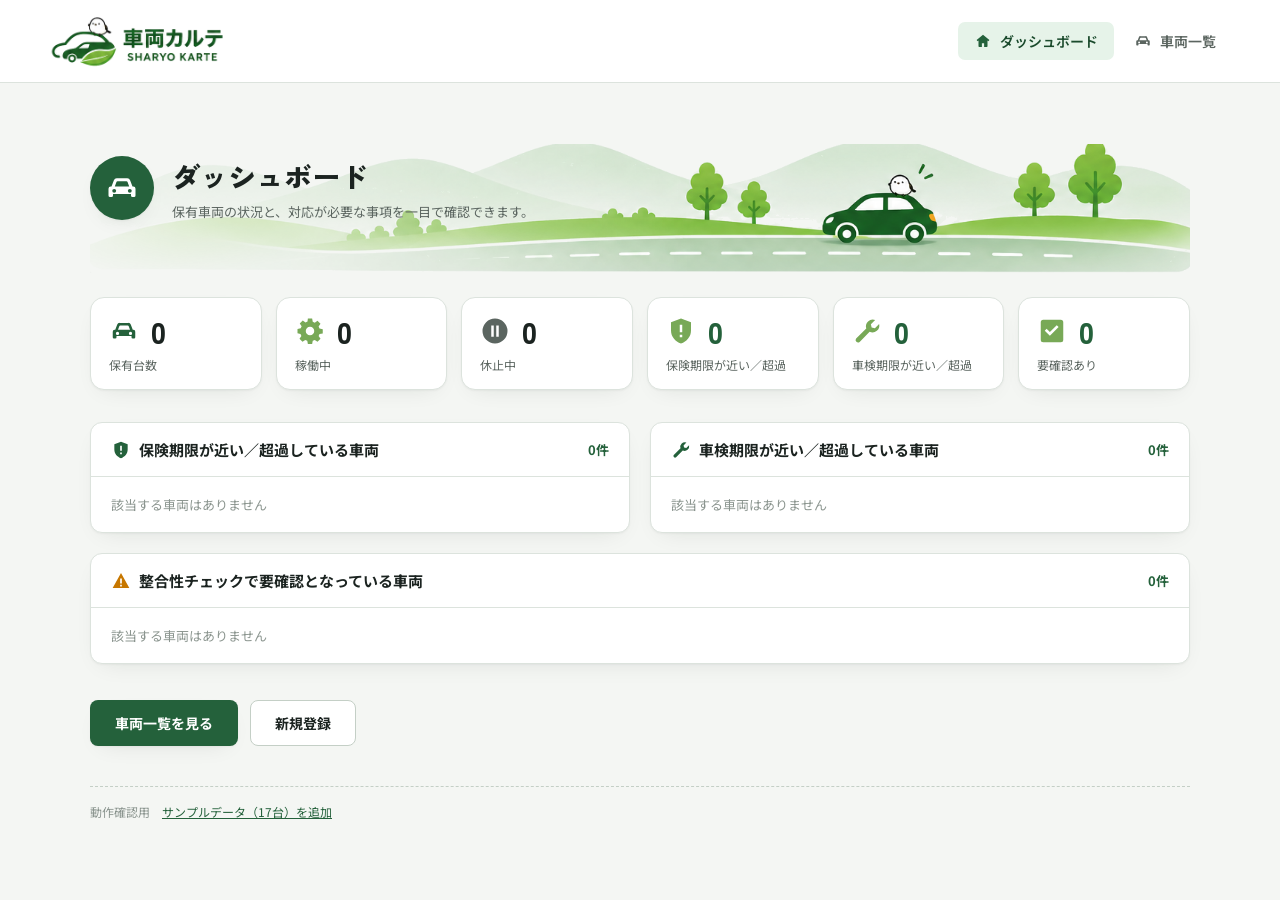
==== index.html @ fd45faa6 "画像の読み込みに版番号を付け、差し替え時に古い画像が残らないようにする Co-Authored-By: Claude Opus 5.5 <noreply@anthropic.com>" ====
<!DOCTYPE html>
<html lang="ja">
<head>
  <meta charset="UTF-8">
  <meta name="viewport" content="width=device-width, initial-scale=1.0">
  <title>車両カルテ</title>
  <link rel="icon" type="image/png" href="assets/favicon.png?v=2">
  <link rel="stylesheet" href="https://fonts.googleapis.com/css2?family=Zen+Kaku+Gothic+New:wght@700;900&family=Noto+Sans+JP:wght@400;500;600;700&family=JetBrains+Mono:wght@500;600&display=swap">
  <link rel="stylesheet" href="style.css">
</head>
<body>
  <!-- アイコン（<use href="#i-..."> で呼び出す） -->
  <svg class="icon-sprite" aria-hidden="true">
    <symbol id="i-home" viewBox="0 0 24 24"><path d="M12 3.5l8.5 7.2-1.3 1.5-1.2-1V19a1 1 0 0 1-1 1h-3.5v-5h-3v5H7a1 1 0 0 1-1-1v-7.8l-1.2 1-1.3-1.5z"/></symbol>
    <symbol id="i-car" viewBox="0 0 24 24"><path fill-rule="evenodd" d="M5 11l1.6-4.2A2 2 0 0 1 8.5 5.5h7a2 2 0 0 1 1.9 1.3L19 11h.5a1.5 1.5 0 0 1 1.5 1.5V17a1 1 0 0 1-1 1h-1a1 1 0 0 1-1-1v-1H6v1a1 1 0 0 1-1 1H4a1 1 0 0 1-1-1v-4.5A1.5 1.5 0 0 1 4.5 11zM7.2 11h9.6l-1.1-3a.8.8 0 0 0-.7-.5H9a.8.8 0 0 0-.7.5zM6.8 12.6a1.3 1.3 0 1 0 0 2.6a1.3 1.3 0 1 0 0-2.6zM17.2 12.6a1.3 1.3 0 1 0 0 2.6a1.3 1.3 0 1 0 0-2.6z"/></symbol>
    <symbol id="i-gear" viewBox="0 0 24 24"><path fill-rule="evenodd" d="M10.3 2h3.4l.5 2.6 1.6.7 2.2-1.5 2.4 2.4-1.5 2.2.7 1.6 2.6.5v3.4l-2.6.5-.7 1.6 1.5 2.2-2.4 2.4-2.2-1.5-1.6.7-.5 2.6h-3.4l-.5-2.6-1.6-.7-2.2 1.5-2.4-2.4 1.5-2.2-.7-1.6L2 13.7v-3.4l2.6-.5.7-1.6-1.5-2.2 2.4-2.4 2.2 1.5 1.6-.7zM12 8.6a3.4 3.4 0 1 0 0 6.8a3.4 3.4 0 1 0 0-6.8z"/></symbol>
    <symbol id="i-pause" viewBox="0 0 24 24"><path fill-rule="evenodd" d="M12 2a10 10 0 1 0 0 20a10 10 0 1 0 0-20zM9 7.5h2v9H9zM13 7.5h2v9h-2z"/></symbol>
    <symbol id="i-shield" viewBox="0 0 24 24"><path fill-rule="evenodd" d="M12 2l8 3v6.5c0 5-3.4 8.8-8 10.5-4.6-1.7-8-5.5-8-10.5V5zM11 7h2v6h-2zM11 15h2v2h-2z"/></symbol>
    <symbol id="i-wrench" viewBox="0 0 24 24"><path d="M21.7 6.3l-3.4 3.4-2.6-.6-.6-2.6 3.4-3.4a5.5 5.5 0 0 0-7.1 6.8L3.3 17.9a2 2 0 0 0 2.8 2.8l8-8.1a5.5 5.5 0 0 0 7.6-6.3z"/></symbol>
    <symbol id="i-check" viewBox="0 0 24 24"><path fill-rule="evenodd" d="M5 3h14a2 2 0 0 1 2 2v14a2 2 0 0 1-2 2H5a2 2 0 0 1-2-2V5a2 2 0 0 1 2-2zM10.3 15.8l7-7-1.5-1.5-5.5 5.5-2.6-2.6-1.5 1.5z"/></symbol>
    <symbol id="i-alert" viewBox="0 0 24 24"><path fill-rule="evenodd" d="M12 2.5l10 18H2zM11 9h2v6h-2zM11 16.5h2v2h-2z"/></symbol>
  </svg>

  <header class="app-header">
    <button type="button" class="brand" data-view="dashboard" title="ダッシュボードに戻る">
      <img class="brand-logo" src="assets/logo.png?v=2" alt="車両カルテ SHARYO KARTE" width="478" height="127">
    </button>
    <nav class="main-nav">
      <button type="button" class="nav-link" data-view="dashboard"><svg class="nav-icon" aria-hidden="true"><use href="#i-home"/></svg>ダッシュボード</button>
      <button type="button" class="nav-link" data-view="list"><svg class="nav-icon" aria-hidden="true"><use href="#i-car"/></svg>車両一覧</button>
    </nav>
  </header>

  <main>

    <!-- ダッシュボード -->
    <section id="view-dashboard" class="view">
      <div class="dash-head">
        <span class="dash-head-icon"><svg aria-hidden="true"><use href="#i-car"/></svg></span>
        <div>
          <h1>ダッシュボード</h1>
          <p class="view-note">保有車両の状況と、対応が必要な事項を一目で確認できます。</p>
        </div>
        <img class="dash-landscape" src="assets/header-banner.png?v=2" alt="" width="1455" height="166">
      </div>

      <!-- 入力途中の下書き（あるときだけ表示） -->
      <div class="draft-notice" id="draft-notice" hidden>
        <div class="draft-notice-head">入力途中の下書きがあります</div>
        <ul class="draft-list" id="draft-list"></ul>
      </div>

      <div class="summary-strip">
        <div class="summary-item"><svg class="summary-icon" aria-hidden="true"><use href="#i-car"/></svg><div class="num" id="sum-owned">0</div><div class="label">保有台数</div></div>
        <div class="summary-item is-active"><svg class="summary-icon" aria-hidden="true"><use href="#i-gear"/></svg><div class="num" id="sum-active">0</div><div class="label">稼働中</div></div>
        <div class="summary-item is-muted"><svg class="summary-icon" aria-hidden="true"><use href="#i-pause"/></svg><div class="num" id="sum-paused">0</div><div class="label">休止中</div></div>
        <div class="summary-item warn is-insurance"><svg class="summary-icon" aria-hidden="true"><use href="#i-shield"/></svg><div class="num" id="sum-insurance">0</div><div class="label">保険期限が近い／超過</div></div>
        <div class="summary-item warn"><svg class="summary-icon" aria-hidden="true"><use href="#i-wrench"/></svg><div class="num" id="sum-shaken">0</div><div class="label">車検期限が近い／超過</div></div>
        <div class="summary-item warn"><svg class="summary-icon" aria-hidden="true"><use id="sum-issues-icon" href="#i-alert"/></svg><div class="num" id="sum-issues">0</div><div class="label">要確認あり</div></div>
      </div>

      <div class="panels">
        <div class="panel">
          <div class="panel-head"><h2><svg class="panel-icon" aria-hidden="true"><use href="#i-shield"/></svg>保険期限が近い／超過している車両</h2><span class="count" id="insurance-count"></span></div>
          <ul class="item-list" id="insurance-list"></ul>
        </div>
        <div class="panel">
          <div class="panel-head"><h2><svg class="panel-icon" aria-hidden="true"><use href="#i-wrench"/></svg>車検期限が近い／超過している車両</h2><span class="count" id="shaken-count"></span></div>
          <ul class="item-list" id="shaken-list"></ul>
        </div>
      </div>

      <div class="panel panel-wide">
        <div class="panel-head"><h2><svg class="panel-icon is-warn" aria-hidden="true"><use href="#i-alert"/></svg>整合性チェックで要確認となっている車両</h2><span class="count" id="issues-count"></span></div>
        <ul class="item-list" id="issues-list"></ul>
      </div>

      <div class="view-actions">
        <button type="button" class="btn btn-primary" data-view="list">車両一覧を見る</button>
        <button type="button" class="btn btn-secondary" data-view="form" data-mode="new">新規登録</button>
      </div>

      <!-- 動作確認用（本番運用時は sample-data.js とあわせて外す） -->
      <div class="dev-tools">
        <span>動作確認用</span>
        <button type="button" class="btn-link" id="add-sample">サンプルデータ（17台）を追加</button>
      </div>
    </section>

    <!-- 車両一覧 -->
    <section id="view-list" class="view" hidden>
      <div class="page-head">
        <h1>車両一覧</h1>
        <button type="button" class="btn btn-primary" data-view="form" data-mode="new">＋ 新規登録</button>
      </div>

      <div class="filter-bar">
        <select id="filter-dept">
          <option value="">部署：すべて</option>
          <option>総務部</option>
          <option>営業部</option>
          <option>工事第一課</option>
          <option>工事第二課</option>
          <option>運行管理部</option>
        </select>
        <select id="filter-usage">
          <option value="">用途：すべて</option>
        </select>
        <select id="filter-status">
          <option value="">稼働状態：すべて</option>
          <option>稼働中</option>
          <option>休止中</option>
          <option>売却済</option>
          <option>廃車</option>
          <option value="登録取消">登録取消（通常は非表示）</option>
        </select>
        <select id="filter-ownership">
          <option value="">所有／リース：すべて</option>
          <option>所有</option>
          <option>リース</option>
        </select>
        <input type="text" id="filter-keyword" placeholder="フリーワード検索（車両ID・車種・ナンバーなど）">
      </div>

      <p class="result-count" id="list-result-count"></p>

      <div class="table-wrap">
        <table>
          <thead>
            <tr>
              <th>車両ID</th><th>車種</th><th>ナンバー</th><th>使用部署</th><th>用途</th><th>稼働状態</th><th>要確認</th>
            </tr>
          </thead>
          <tbody id="vehicle-table-body"></tbody>
        </table>
      </div>
    </section>

    <!-- 車両詳細（車両カルテ） -->
    <section id="view-detail" class="view" hidden>
      <div class="card-head">
        <div class="card-head-top">
          <div>
            <div class="vehicle-id" id="detail-id"></div>
            <div class="vehicle-name" id="detail-model"></div>
            <div class="vehicle-meta" id="detail-meta"></div>
          </div>
          <span class="status-pill" id="detail-status"></span>
        </div>
        <!-- 要確認警告（整合性チェックはステップ6で実装） -->
        <div class="warn-banner" id="detail-warning" hidden>
          <span class="icon">!</span>
          <div class="text" id="detail-warning-text"></div>
        </div>
        <!-- 登録を取り消した車両の表示 -->
        <div class="warn-banner is-neutral" id="detail-cancelled" hidden>
          <span class="icon">×</span>
          <div class="text">
            <strong>この登録は取り消されています</strong>
            <div id="detail-cancelled-detail"></div>
            <button type="button" class="btn-link warn-action" id="detail-restore">取り消しを元に戻す</button>
          </div>
        </div>
      </div>

      <div class="tabs">
        <div class="tab-bar" role="tablist">
          <button type="button" class="tab-button" role="tab" data-tab="basic">基本情報</button>
          <button type="button" class="tab-button" role="tab" data-tab="own">所有／リース</button>
          <button type="button" class="tab-button" role="tab" data-tab="insurance">保険</button>
          <button type="button" class="tab-button" role="tab" data-tab="history">変更履歴</button>
        </div>
        <div class="tab-panel" id="panel-basic" role="tabpanel">
          <dl class="field-grid" id="detail-basic"></dl>
        </div>
        <div class="tab-panel" id="panel-own" role="tabpanel" hidden>
          <dl class="field-grid" id="detail-own"></dl>
        </div>
        <div class="tab-panel" id="panel-insurance" role="tabpanel" hidden>
          <dl class="field-grid" id="detail-insurance"></dl>
        </div>
        <div class="tab-panel" id="panel-history" role="tabpanel" hidden>
          <p class="history-count" id="history-count"></p>
          <ul class="history-list" id="history-list"></ul>
        </div>
      </div>

      <div class="view-actions">
        <button type="button" class="btn btn-primary" data-view="form" data-mode="edit" id="detail-edit">編集する</button>
        <button type="button" class="btn btn-secondary" data-view="list">一覧に戻る</button>
        <button type="button" class="btn-link detail-cancel-link" id="detail-cancel">この登録を取り消す</button>
      </div>
    </section>

    <!-- 登録・編集フォーム -->
    <section id="view-form" class="view" hidden>
      <h1>登録・編集フォーム</h1>

      <form id="vehicle-form" novalidate>
        <fieldset>
          <legend>基本情報</legend>
          <div class="field-row">
            <label for="field-id">社内車両ID</label>
            <div>
              <input type="text" id="field-id" name="id">
              <p class="field-hint">全社通しの連番（例：V-001）で自動採番します。登録したあとは、部署異動があってもIDは変わりません。</p>
            </div>
          </div>
          <div class="field-row">
            <label for="field-model">車種</label>
            <input type="text" id="field-model" name="model" placeholder="例：いすゞ エルフ">
          </div>
          <div class="field-row">
            <label for="field-plate">ナンバー</label>
            <input type="text" id="field-plate" name="plate" placeholder="例：札幌100 あ 12-34">
          </div>
          <div class="field-row">
            <label for="field-dept">使用部署</label>
            <select id="field-dept" name="dept">
              <option>総務部</option>
              <option>営業部</option>
              <option>工事第一課</option>
              <option>工事第二課</option>
              <option>運行管理部</option>
            </select>
          </div>
          <div class="field-row">
            <label for="field-usage">用途</label>
            <input type="text" id="field-usage" name="usage" placeholder="例：資材配送">
          </div>
          <div class="field-row">
            <label for="field-status">稼働状態</label>
            <select id="field-status" name="status">
              <option>稼働中</option>
              <option>休止中</option>
              <option>売却済</option>
              <option>廃車</option>
            </select>
          </div>
          <!-- 売却済・廃車のときだけ表示 -->
          <div class="conditional-fields" id="disposal-fields" hidden>
            <div class="field-row">
              <label for="field-disposal-date" id="label-disposal-date">売却日</label>
              <input type="date" id="field-disposal-date" name="disposalDate">
            </div>
            <div class="field-row">
              <label for="field-disposal-partner" id="label-disposal-partner">売却先</label>
              <input type="text" id="field-disposal-partner" name="disposalPartner" placeholder="例：北斗オートセンター株式会社">
            </div>
            <div class="field-row" id="row-disposal-amount">
              <label for="field-disposal-amount">売却金額（円）</label>
              <input type="number" id="field-disposal-amount" name="disposalAmount" min="0" step="1" placeholder="例：350000">
            </div>
            <div class="field-row">
              <label for="field-disposal-note">理由・メモ</label>
              <input type="text" id="field-disposal-note" name="disposalNote" placeholder="例：車両入替のため下取り">
            </div>
          </div>
          <div class="field-row">
            <label for="field-shaken">車検満了日</label>
            <input type="date" id="field-shaken" name="shakenExpiresAt">
          </div>
        </fieldset>

        <fieldset>
          <legend>所有／リース</legend>
          <div class="field-row">
            <label>区分</label>
            <div class="radio-group">
              <label><input type="radio" name="ownership" id="ownership-owned" checked> 所有</label>
              <label><input type="radio" name="ownership" id="ownership-lease"> リース</label>
            </div>
          </div>
          <div class="conditional-fields" id="owned-fields">
            <div class="field-row">
              <label for="field-purchase-date">購入日</label>
              <input type="date" id="field-purchase-date" name="purchaseDate">
            </div>
          </div>
          <div class="conditional-fields" id="lease-fields" hidden>
            <div class="field-row">
              <label for="field-lease-start">リース開始日</label>
              <input type="date" id="field-lease-start" name="leaseStart">
            </div>
            <div class="field-row">
              <label for="field-lease-end">リース終了日</label>
              <input type="date" id="field-lease-end" name="leaseEnd">
            </div>
          </div>
        </fieldset>

        <fieldset>
          <legend>保険情報</legend>
          <div class="field-row">
            <label><input type="checkbox" id="field-has-insurance" checked> 保険契約あり</label>
          </div>
          <div class="conditional-fields" id="insurance-fields">
            <div class="field-row">
              <label for="field-insurance-company">保険会社</label>
              <select id="field-insurance-company" name="insuranceCompany">
                <option>シマエナガ損害保険株式会社</option>
                <option>丹頂総合保険株式会社</option>
                <option>美唄PIPA保険サービス</option>
              </select>
            </div>
            <div class="field-row">
              <label for="field-insurance-start">契約期間（開始）</label>
              <input type="date" id="field-insurance-start" name="insuranceStart">
            </div>
            <div class="field-row">
              <label for="field-insurance-end">契約期間（終了）</label>
              <input type="date" id="field-insurance-end" name="insuranceEnd">
            </div>
            <div class="field-row">
              <label for="field-premium-cycle">保険料の支払方法</label>
              <select id="field-premium-cycle" name="premiumCycle">
                <option>年払い</option>
                <option>月払い</option>
              </select>
            </div>
            <div class="field-row">
              <label for="field-insurance-premium">保険料（1回あたり・円）</label>
              <input type="number" id="field-insurance-premium" name="insurancePremium" min="0" step="1" placeholder="例：86400">
            </div>
          </div>
        </fieldset>

        <fieldset>
          <legend>操作者情報</legend>
          <div class="field-row">
            <label for="field-editor-dept">操作者の部署</label>
            <select id="field-editor-dept" name="editorDept">
              <option>総務部</option>
              <option>営業部</option>
              <option>工事第一課</option>
              <option>工事第二課</option>
              <option>運行管理部</option>
            </select>
          </div>
          <div class="field-row">
            <label for="field-editor-name">操作者名</label>
            <input type="text" id="field-editor-name" name="editorName" placeholder="例：田中">
          </div>
        </fieldset>

        <p id="form-error" class="form-error" hidden></p>

        <div class="view-actions">
          <button type="button" class="btn btn-secondary" id="form-cancel">キャンセル</button>
          <button type="button" class="btn btn-secondary" id="form-save-draft">下書き保存して閉じる</button>
          <button type="submit" class="btn btn-primary">保存</button>
        </div>
      </form>
    </section>

  </main>

  <!-- 1日1回の要確認アラート -->
  <dialog id="issue-alert" class="issue-alert">
    <h2>要確認の車両があります</h2>
    <p class="view-note">以下の車両に確認が必要な項目があります。車両を選ぶと詳細を開きます。</p>
    <ul class="issue-alert-list" id="issue-alert-list"></ul>
    <div class="view-actions">
      <button type="button" class="btn btn-secondary" id="issue-alert-close">閉じる</button>
    </div>
  </dialog>

  <!-- 操作結果のお知らせ（数秒で消える） -->
  <div class="toast" id="toast" role="status" hidden></div>

  <!-- 保存時の重複警告（選択肢つき） -->
  <dialog id="choice-dialog" class="issue-alert">
    <h2 id="choice-title"></h2>
    <p class="choice-message" id="choice-message"></p>
    <div class="view-actions choice-actions" id="choice-actions"></div>
  </dialog>

  <!-- 重複登録の統合 -->
  <dialog id="merge-dialog" class="issue-alert merge-dialog">
    <h2>重複登録の統合</h2>
    <p class="view-note">同じナンバーで登録されている2台を1台にまとめます。残す車両を選んでください。もう一方の車両IDは欠番になり、変更履歴は残す車両に引き継がれます。</p>
    <div class="merge-options" id="merge-options"></div>
    <div id="merge-diffs"></div>
    <div class="merge-editor">
      <select id="merge-editor-dept"></select>
      <input type="text" id="merge-editor-name" placeholder="操作者名（例：田中）">
    </div>
    <p class="form-error" id="merge-error" hidden></p>
    <div class="view-actions">
      <button type="button" class="btn btn-secondary" id="merge-cancel">キャンセル</button>
      <button type="button" class="btn btn-primary" id="merge-submit">統合する</button>
    </div>
  </dialog>

  <!-- 登録の取り消し／元に戻す -->
  <dialog id="cancel-dialog" class="issue-alert">
    <h2 id="cancel-title">登録の取り消し</h2>
    <p class="view-note" id="cancel-note"></p>
    <div class="cancel-reason">
      <label for="cancel-reason" id="cancel-reason-label">取り消す理由</label>
      <input type="text" id="cancel-reason">
    </div>
    <div class="merge-editor">
      <select id="cancel-editor-dept"></select>
      <input type="text" id="cancel-editor-name" placeholder="操作者名（例：田中）">
    </div>
    <p class="form-error" id="cancel-error" hidden></p>
    <div class="view-actions">
      <button type="button" class="btn btn-secondary" id="cancel-close">キャンセル</button>
      <button type="button" class="btn btn-primary" id="cancel-submit">取り消す</button>
    </div>
  </dialog>
  <script src="data.js"></script>
  <script src="sample-data.js"></script>
  <script src="app.js"></script>
</body>
</html>
---- style.css ----
/* 車両カルテ スタイル */

:root{
  --bg:#F4F6F3;
  --surface:#FFFFFF;
  --surface-2:#EDF1EC;
  --ink:#1B2320;
  --ink-muted:#5B6560;
  --ink-faint:#8B958F;
  /* ブランドデザインシートのカラーパレット：メイン #24613B／サブ #78A957／背景 #E6F3E9／注意 #E68A00／警告 #D64545 */
  --accent:#24613B;
  --accent-strong:#1A4A2C;
  --accent-soft:#E6F3E9;
  --warning:#C77700;
  --warning-soft:#FBEEDA;
  --warning-border:#EAD3A6;
  --border:#DCE3DD;
  --border-strong:#C4CFC6;
  --leaf:#78A957;
  --caution:#E68A00;
  --danger:#D64545;
  --danger-soft:#FBE4DF;
  --shadow: 0 1px 2px rgba(20,30,24,0.04), 0 8px 24px -12px rgba(20,30,24,0.12);
}

*{ box-sizing:border-box; }

body{
  margin:0;
  background:var(--bg);
  color:var(--ink);
  font-family:"Noto Sans JP", -apple-system, BlinkMacSystemFont, sans-serif;
}

/* ヘッダー・共通ナビ */
.app-header{
  display:flex;
  align-items:center;
  justify-content:space-between;
  padding:18px 48px;
  background:var(--surface);
  border-bottom:1px solid var(--border);
}
.icon-sprite{ position:absolute; width:0; height:0; overflow:hidden; }
.brand{ display:flex; align-items:center; gap:10px; font:inherit; text-align:left; background:none; border:none; padding:0; cursor:pointer; }
.brand-logo{ display:block; width:auto; height:58px; margin:-6px 0; }
.brand:focus-visible{ outline:2px solid var(--accent); outline-offset:4px; border-radius:4px; }
.main-nav{ display:flex; gap:4px; }
.nav-link{
  display:inline-flex;
  align-items:center;
  gap:8px;
  font:inherit;
  font-size:14px;
  font-weight:600;
  color:var(--ink-muted);
  background:none;
  border:none;
  padding:9px 16px;
  border-radius:7px;
  cursor:pointer;
}
.nav-link:hover{ background:var(--surface-2); color:var(--ink); }
.nav-link.is-current{ background:var(--accent-soft); color:var(--accent-strong); }
.nav-icon{ width:18px; height:18px; fill:currentColor; }
.nav-link.is-current .nav-icon{ fill:var(--accent); }

/* 各画面（view） */
main{ padding:40px 32px 64px; }
.view{ max-width:900px; margin:0 auto; }
.view h1{
  font-family:"Zen Kaku Gothic New", sans-serif;
  font-size:24px;
  font-weight:900;
  margin:0 0 12px;
}
.view-note{ font-size:13px; color:var(--ink-muted); margin:0 0 24px; }

.page-head{ display:flex; align-items:center; justify-content:space-between; margin-bottom:20px; }
.page-head h1{ margin:0; }

.view-actions{ display:flex; gap:12px; }
.btn{
  display:inline-flex;
  align-items:center;
  gap:8px;
  padding:12px 24px;
  border-radius:8px;
  font:inherit;
  font-size:14px;
  font-weight:700;
  border:1px solid transparent;
  cursor:pointer;
}
.btn-primary{ background:var(--accent); color:#fff; box-shadow:var(--shadow); }
.btn-secondary{ background:var(--surface); color:var(--ink); border-color:var(--border-strong); }

/* 登録・編集フォーム */
#vehicle-form{ background:var(--surface); border:1px solid var(--border); border-radius:12px; box-shadow:var(--shadow); overflow:hidden; }
#vehicle-form fieldset{ border:0; margin:0; padding:22px 26px; border-bottom:1px solid var(--border); }
#vehicle-form fieldset:last-of-type{ border-bottom:none; }
#vehicle-form legend{ font-size:12px; font-weight:700; color:var(--accent-strong); letter-spacing:.04em; padding:0 0 14px; }

.field-row{ display:grid; grid-template-columns:160px 1fr; align-items:center; gap:16px; margin-bottom:14px; }
.field-row:last-child{ margin-bottom:0; }
.field-row label{ font-size:13px; color:var(--ink-muted); }
.field-row input[type="text"], .field-row input[type="date"], .field-row input[type="number"], .field-row select{
  font:inherit; font-size:13px; padding:10px 12px; border:1px solid var(--border-strong);
  border-radius:7px; background:var(--surface); color:var(--ink); width:100%;
}
.field-row input[readonly]{ background:var(--surface-2); color:var(--ink-muted); }

.radio-group{ display:flex; gap:18px; }
.radio-group label{ display:flex; align-items:center; gap:6px; font-size:13px; color:var(--ink); cursor:pointer; }

.conditional-fields{ margin-top:14px; padding-top:14px; border-top:1px dashed var(--border-strong); }

.form-error{ margin:18px 26px 0; padding:12px 16px; background:var(--warning-soft); border:1px solid var(--warning-border); color:var(--warning); border-radius:8px; font-size:13px; }

#vehicle-form .view-actions{ padding:20px 26px; background:var(--surface-2); }

/* 車両一覧：絞り込みバー */
.filter-bar{
  display:flex; flex-wrap:wrap; gap:10px; align-items:center;
  background:var(--surface); border:1px solid var(--border); border-radius:12px;
  padding:14px 16px; margin-bottom:16px; box-shadow:var(--shadow);
}
.filter-bar select, .filter-bar input[type="text"]{
  font:inherit; font-size:13px; padding:9px 12px; border:1px solid var(--border-strong);
  border-radius:7px; background:var(--surface); color:var(--ink);
}
.filter-bar input[type="text"]{ flex:1; min-width:200px; }
.result-count{ font-size:12px; color:var(--ink-faint); margin:0 0 10px; }

/* 車両一覧：テーブル */
.table-wrap{ overflow-x:auto; }
table{ width:100%; border-collapse:collapse; background:var(--surface); border:1px solid var(--border); border-radius:12px; overflow:hidden; box-shadow:var(--shadow); }
thead th{ text-align:left; font-size:12px; font-weight:700; color:var(--ink-muted); background:var(--surface-2); padding:11px 14px; border-bottom:1px solid var(--border); white-space:nowrap; }
tbody td{ padding:12px 14px; font-size:13px; border-bottom:1px solid var(--border); }
tbody tr:last-child td{ border-bottom:none; }
tbody tr{ cursor:pointer; }
tbody tr:hover td{ background:var(--surface-2); }
.id-cell{ font-family:"JetBrains Mono", monospace; font-size:12px; color:var(--ink-faint); }
.status-pill{ display:inline-block; font-size:11px; font-weight:600; padding:3px 10px; border-radius:999px; }
.status-active{ background:var(--accent-soft); color:var(--accent-strong); }
.status-paused{ background:var(--surface-2); color:var(--ink-muted); border:1px solid var(--border-strong); }
.status-sold{ background:var(--warning-soft); color:var(--warning); }
.status-cancelled{ background:var(--surface); color:var(--ink-faint); border:1px dashed var(--border-strong); }
.flag-cell{ text-align:center; }
.col-plate{ white-space:nowrap; }

/* 車両詳細：ヘッダー部 */
.card-head{ background:var(--surface); border:1px solid var(--border); border-radius:12px; box-shadow:var(--shadow); padding:24px 28px; margin-bottom:20px; }
.card-head-top{ display:flex; align-items:center; justify-content:space-between; gap:16px; }
.vehicle-id{ font-family:"JetBrains Mono", monospace; font-size:12px; color:var(--ink-faint); letter-spacing:.06em; }
.vehicle-name{ font-family:"Zen Kaku Gothic New", sans-serif; font-size:24px; font-weight:900; margin:6px 0 8px; }
.vehicle-meta{ font-size:13px; color:var(--ink-muted); }
.card-head .status-pill{ font-size:12px; font-weight:700; padding:5px 14px; }

/* 車両詳細：要確認警告 */
.warn-banner{ display:flex; gap:14px; align-items:flex-start; background:var(--warning-soft); border:1px solid var(--warning-border); border-radius:10px; padding:16px 18px; margin-top:18px; }
.warn-banner[hidden]{ display:none; }
.warn-banner.is-neutral{ background:var(--surface-2); border-color:var(--border-strong); }
.warn-banner.is-neutral .icon{ background:var(--ink-muted); }
.warn-banner.is-neutral .text{ color:var(--ink); }
.warn-banner.is-neutral .warn-action{ margin-left:0; margin-top:6px; color:var(--accent); }
.warn-banner .icon{ flex-shrink:0; width:26px; height:26px; border-radius:8px; background:var(--warning); color:#fff; display:flex; align-items:center; justify-content:center; font-size:13px; font-weight:700; }
.warn-banner .text{ font-size:13px; line-height:1.7; color:#6B4A0E; }
.warn-banner .text strong{ display:block; margin-bottom:2px; }

/* 車両詳細：タブ */
.tabs{ background:var(--surface); border:1px solid var(--border); border-radius:12px; box-shadow:var(--shadow); overflow:hidden; margin-bottom:22px; }
.tab-bar{ display:flex; border-bottom:1px solid var(--border); background:var(--surface-2); }
.tab-button{
  flex:1; padding:14px 10px; font:inherit; font-size:13px; font-weight:500; color:var(--ink-muted);
  background:none; border:none; border-bottom:3px solid transparent; cursor:pointer;
  transition:color .15s, background .15s;
}
.tab-button:hover{ color:var(--ink); background:rgba(255,255,255,.5); }
.tab-button.is-active{ color:var(--accent-strong); font-weight:700; border-bottom-color:var(--accent); background:var(--accent-soft); }
.tab-button:focus-visible{ outline:2px solid var(--accent); outline-offset:-2px; }
.tab-panel{ padding:26px 28px; }
.tab-panel .view-note{ margin:0; }

.field-grid{ display:grid; grid-template-columns:160px 1fr; row-gap:16px; margin:0; }
.field-grid dt{ font-size:12px; color:var(--ink-faint); }
.field-grid dd{ margin:0; font-size:14px; }

/* 整合性チェック：一覧の要確認フラグ */
.issue-flag{ display:inline-block; font-size:11px; font-weight:700; color:var(--warning); background:var(--warning-soft); border:1px solid var(--warning-border); padding:2px 8px; border-radius:999px; white-space:nowrap; }

/* 1日1回の要確認アラート */
.issue-alert{ width:min(560px, calc(100vw - 32px)); border:1px solid var(--border); border-radius:12px; box-shadow:var(--shadow); padding:26px 28px; background:var(--surface); color:var(--ink); }
.issue-alert::backdrop{ background:rgba(20,30,24,.35); }
.issue-alert h2{ font-family:"Zen Kaku Gothic New", sans-serif; font-size:18px; font-weight:900; color:var(--warning); margin:0 0 8px; }
.issue-alert .view-note{ margin-bottom:16px; }
.issue-alert-list{ list-style:none; margin:0 0 20px; padding:0; display:flex; flex-direction:column; gap:8px; }
.issue-alert-item{
  width:100%; text-align:left; font:inherit; cursor:pointer;
  display:flex; flex-direction:column; gap:4px;
  background:var(--warning-soft); border:1px solid var(--warning-border); border-radius:8px; padding:12px 14px;
}
.issue-alert-item:hover{ border-color:var(--warning); }
.issue-alert-name{ font-size:13px; font-weight:700; color:var(--ink); }
.issue-alert-titles{ font-size:12px; color:#6B4A0E; }
.issue-alert .view-actions{ justify-content:flex-end; }

/* ダッシュボード */
#view-dashboard, #view-list{ max-width:1100px; }
.dash-head{ position:relative; display:flex; align-items:center; gap:18px; min-height:150px; margin-bottom:24px; padding-bottom:20px; }
.dash-head > div{ position:relative; z-index:1; }
.dash-head-icon{ position:relative; z-index:1; flex-shrink:0; width:64px; height:64px; border-radius:50%; background:var(--accent); display:flex; align-items:center; justify-content:center; box-shadow:var(--shadow); }
.dash-head-icon svg{ width:36px; height:36px; fill:#fff; }
.dash-head h1{ font-size:28px; margin:0 0 6px; }
.dash-head .view-note{ margin:0; }
/* ブランドデザインシートのヘッダーイラスト。左側は見出しと重なるので薄くする */
.dash-landscape{
  position:absolute; right:0; bottom:0; width:100%; height:auto; pointer-events:none;
  -webkit-mask-image:linear-gradient(to right, rgba(0,0,0,.25), #000 55%);
  mask-image:linear-gradient(to right, rgba(0,0,0,.25), #000 55%);
}

.summary-strip{ display:grid; grid-template-columns:repeat(6, 1fr); gap:14px; margin-bottom:32px; }
.summary-item{ display:grid; grid-template-columns:auto 1fr; align-items:center; column-gap:12px; background:var(--surface); border:1px solid var(--border); border-radius:14px; box-shadow:var(--shadow); padding:18px 18px 16px; }
.summary-icon{ width:30px; height:30px; fill:var(--accent); }
.summary-item .num{ font-family:"Zen Kaku Gothic New", sans-serif; font-size:30px; font-weight:900; line-height:1; font-variant-numeric:tabular-nums; }
.summary-item .label{ grid-column:1 / -1; margin-top:10px; font-size:12px; color:var(--ink-muted); }
.summary-item.is-muted .summary-icon{ fill:var(--ink-muted); }
.summary-item.warn .num{ color:var(--warning); }
.summary-item.warn .summary-icon{ fill:var(--caution); }
.summary-item.is-active .summary-icon{ fill:var(--leaf); }
.summary-item.is-insurance .summary-icon{ fill:var(--danger); }
.summary-item.warn.is-zero .num{ color:var(--accent); }
.summary-item.warn.is-zero .summary-icon{ fill:var(--leaf); }

.panels{ display:grid; grid-template-columns:1fr 1fr; gap:20px; margin-bottom:20px; }
.panel{ background:var(--surface); border:1px solid var(--border); border-radius:12px; box-shadow:var(--shadow); overflow:hidden; }
.panel-head{ display:flex; align-items:center; justify-content:space-between; gap:12px; padding:16px 20px; border-bottom:1px solid var(--border); }
.panel-head h2{ display:flex; align-items:center; gap:8px; margin:0; font-size:15px; font-weight:700; }
.panel-icon{ width:20px; height:20px; flex-shrink:0; fill:var(--accent); }
.panel-icon.is-warn{ fill:var(--warning); }
.panel-head .count{ font-size:13px; font-weight:700; color:var(--accent); white-space:nowrap; }

.item-list{ list-style:none; margin:0; padding:0; }
.item-list li{ border-bottom:1px solid var(--border); }
.item-list li:last-child{ border-bottom:none; }
.item-row{
  width:100%; display:flex; align-items:center; justify-content:space-between; gap:12px;
  padding:14px 20px; font:inherit; color:inherit; text-align:left;
  background:none; border:none; cursor:pointer;
}
.item-row:hover{ background:var(--surface-2); }
.item-row:focus-visible{ outline:2px solid var(--accent); outline-offset:-2px; }
.item-main{ display:grid; grid-template-columns:auto 1fr; column-gap:12px; align-items:center; min-width:0; }
.item-main .id{ grid-row:1 / 3; align-self:start; font-family:"JetBrains Mono", monospace; font-size:12px; font-weight:600; color:var(--accent-strong); background:var(--accent-soft); padding:4px 9px; border-radius:6px; }
.item-main .name{ font-size:14px; font-weight:700; }
.item-main .sub{ font-size:12px; color:var(--ink-muted); margin-top:3px; }
.item-badge{ font-size:12px; font-weight:700; color:var(--warning); background:var(--warning-soft); border:1px solid var(--warning-border); padding:4px 10px; border-radius:999px; white-space:nowrap; }
.item-badge.is-overdue{ color:#fff; background:var(--danger); border-color:var(--danger); }
.item-empty{ padding:18px 20px; font-size:13px; color:var(--ink-faint); }

.panel-wide{ margin-bottom:36px; }
.panel-wide .item-row{ justify-content:flex-start; align-items:flex-start; }
.alert-icon{ flex-shrink:0; width:28px; height:28px; border-radius:8px; background:var(--warning-soft); color:var(--warning); display:flex; align-items:center; justify-content:center; font-size:14px; font-weight:700; }
.alert-text .name{ font-size:13px; font-weight:600; }
.alert-text .desc{ font-size:12px; color:var(--ink-muted); margin-top:3px; line-height:1.6; }

/* 車両詳細：変更履歴 */
.history-count{ font-size:12px; color:var(--ink-faint); margin:0 0 6px; }
.history-list{ list-style:none; margin:0; padding:0; }
.history-item{ padding:14px 0; border-bottom:1px solid var(--border); }
.history-item:last-child{ border-bottom:none; }
.history-item .meta{ display:flex; gap:10px; font-size:11px; color:var(--ink-faint); font-family:"JetBrains Mono", monospace; margin-bottom:4px; }
.history-item .note{ font-size:13px; line-height:1.7; white-space:pre-line; }
.history-list .item-empty{ padding:6px 0; }

/* 画面幅への対応（タブレット・スマートフォン） */
@media (max-width: 1000px){
  .summary-strip{ grid-template-columns:repeat(3, 1fr); }
}

@media (max-width: 820px){
  .panels{ grid-template-columns:1fr; }
}

@media (max-width: 640px){
  .app-header{ flex-wrap:wrap; gap:10px; padding:14px 16px; }
  main{ padding:24px 16px 48px; }
  .view h1{ font-size:21px; }
  .dash-head h1{ font-size:22px; }

  .summary-strip{ grid-template-columns:repeat(2, 1fr); gap:10px; margin-bottom:24px; }
  .summary-item{ padding:14px; }
  .summary-icon{ width:24px; height:24px; }
  .summary-item .num{ font-size:24px; }
  .dash-head{ min-height:0; gap:14px; }
  .dash-head-icon{ width:48px; height:48px; }
  .dash-head-icon svg{ width:28px; height:28px; }
  .dash-landscape{ display:none; }
  .brand-logo{ height:38px; }

  .page-head{ flex-wrap:wrap; gap:12px; }
  .filter-bar select, .filter-bar input[type="text"]{ flex:1 1 100%; min-width:0; }
  /* 車両一覧：スマホ幅では1台を1枚のカードにして、要確認・稼働状態を横スクロールなしで見せる */
  table, tbody, tr, td{ display:block; }
  thead{ display:none; }
  tbody tr{ display:flex; flex-wrap:wrap; align-items:center; gap:4px 10px; padding:12px 14px; border-bottom:1px solid var(--border); }
  tbody tr:last-child{ border-bottom:none; }
  tbody td, tbody tr:last-child td{ padding:0; border:none; }
  tbody tr:hover td{ background:none; }
  tbody tr:hover{ background:var(--surface-2); }
  .col-id{ order:1; flex:1 1 auto; font-family:"JetBrains Mono", monospace; font-size:12px; color:var(--ink-faint); }
  .col-flag{ order:2; }
  .col-flag:empty{ display:none; }
  .col-status{ order:3; }
  .col-model{ order:4; flex:1 1 100%; font-size:14px; font-weight:700; }
  .col-plate{ order:5; flex:1 1 100%; }
  .col-dept, .col-usage{ order:6; font-size:12px; color:var(--ink-muted); }

  .card-head{ padding:20px; }
  .card-head-top{ flex-direction:column; align-items:flex-start; gap:10px; }
  .tab-bar{ overflow-x:auto; }
  .tab-button{ flex:0 0 auto; padding:14px 16px; white-space:nowrap; }
  .tab-panel{ padding:20px; }
  .field-grid{ grid-template-columns:1fr; row-gap:4px; }
  .field-grid dd{ margin-bottom:12px; }

  #vehicle-form fieldset{ padding:20px; }
  .field-row{ grid-template-columns:1fr; gap:6px; }
  #vehicle-form .view-actions{ padding:16px 20px; }

  .view-actions{ flex-wrap:wrap; }
  .view-actions .btn{ flex:1 1 auto; justify-content:center; }
  .detail-cancel-link{ flex:1 1 100%; margin:4px 0 0; text-align:right; }
}

/* 動作確認用ツール */
.dev-tools{ display:flex; align-items:center; gap:12px; margin-top:40px; padding-top:16px; border-top:1px dashed var(--border-strong); font-size:12px; color:var(--ink-faint); }
.btn-link{ font:inherit; font-size:12px; color:var(--accent); background:none; border:none; padding:0; cursor:pointer; text-decoration:underline; }
.btn-link:hover{ color:var(--accent-strong); }

/* 登録フォーム：車両IDの案内 */
.field-hint{ margin:6px 0 0; font-size:11px; line-height:1.6; color:var(--ink-faint); }
.field-hint[hidden]{ display:none; }

/* 登録フォーム：売却・廃車の情報 */
#disposal-fields{ margin:0 0 14px; padding-bottom:14px; border-bottom:1px dashed var(--border-strong); }
.field-row[hidden]{ display:none; }

/* 重複警告（選択肢つきダイアログ） */
.choice-message{ font-size:13px; line-height:1.8; color:var(--ink); margin:0 0 20px; }
.choice-actions{ justify-content:flex-end; flex-wrap:wrap; }
.warn-action{ display:inline-block; margin-left:8px; color:var(--warning); font-weight:700; }
.warn-action:hover{ color:#6B4A0E; }

/* 重複登録の統合 */
.merge-dialog{ width:min(680px, calc(100vw - 32px)); }
.merge-options{ display:flex; flex-direction:column; gap:8px; margin-bottom:18px; }
.merge-option{ display:flex; gap:10px; align-items:flex-start; padding:12px 14px; border:1px solid var(--border-strong); border-radius:8px; cursor:pointer; }
.merge-option:has(input:checked){ border-color:var(--accent); background:var(--accent-soft); }
.merge-option input{ margin-top:3px; }
.merge-option strong{ display:block; font-size:13px; }
.merge-option-sub{ display:block; font-size:12px; color:var(--ink-muted); margin-top:2px; }
.merge-caption{ font-size:12px; color:var(--ink-muted); margin:0 0 8px; }
.merge-table{ width:100%; border-collapse:collapse; font-size:12px; margin-bottom:18px; box-shadow:none; }
.merge-table th, .merge-table td{ text-align:left; padding:8px 10px; border-bottom:1px solid var(--border); }
.merge-table th{ background:var(--surface-2); font-weight:700; color:var(--ink-muted); }
.merge-table tr{ cursor:default; }
.merge-editor{ display:flex; gap:8px; margin-bottom:16px; flex-wrap:wrap; }
.merge-editor select, .merge-editor input{ font:inherit; font-size:13px; padding:9px 12px; border:1px solid var(--border-strong); border-radius:7px; background:var(--surface); color:var(--ink); }
.merge-editor input{ flex:1; min-width:160px; }
.merge-dialog .form-error{ margin:0 0 16px; }

/* 登録の取り消し */
.detail-cancel-link{ margin-left:auto; align-self:center; color:var(--ink-muted); }
.detail-cancel-link[hidden], .btn[hidden]{ display:none; }
.cancel-reason{ display:flex; flex-direction:column; gap:6px; margin-bottom:12px; font-size:13px; font-weight:600; }
.cancel-reason input{ font:inherit; font-size:13px; font-weight:400; padding:9px 12px; border:1px solid var(--border-strong); border-radius:7px; background:var(--surface); color:var(--ink); }
#cancel-dialog .form-error{ margin:0 0 16px; }
#cancel-dialog .view-actions{ justify-content:flex-end; }

/* 下書き：ダッシュボードのお知らせ */
.draft-notice{ background:var(--surface); border:1px solid var(--border); border-left:4px solid var(--accent); border-radius:12px; box-shadow:var(--shadow); padding:16px 20px; margin-bottom:24px; }
.draft-notice[hidden]{ display:none; }
.draft-notice-head{ font-size:14px; font-weight:700; color:var(--accent-strong); margin-bottom:8px; }
.draft-list{ list-style:none; margin:0; padding:0; }
.draft-item{ display:flex; align-items:center; justify-content:space-between; gap:12px; padding:10px 0; border-top:1px solid var(--border); flex-wrap:wrap; }
.draft-name{ font-size:13px; font-weight:600; }
.draft-when{ font-size:12px; color:var(--ink-faint); margin-top:2px; }
.draft-actions{ display:flex; align-items:center; gap:14px; }
.btn-small{ padding:8px 16px; font-size:13px; }

/* 操作結果のお知らせ（トースト） */
.toast{ position:fixed; left:50%; bottom:24px; transform:translateX(-50%); max-width:calc(100vw - 32px); background:var(--ink); color:#fff; font-size:13px; padding:12px 20px; border-radius:8px; box-shadow:var(--shadow); z-index:10; }
.toast[hidden]{ display:none; }
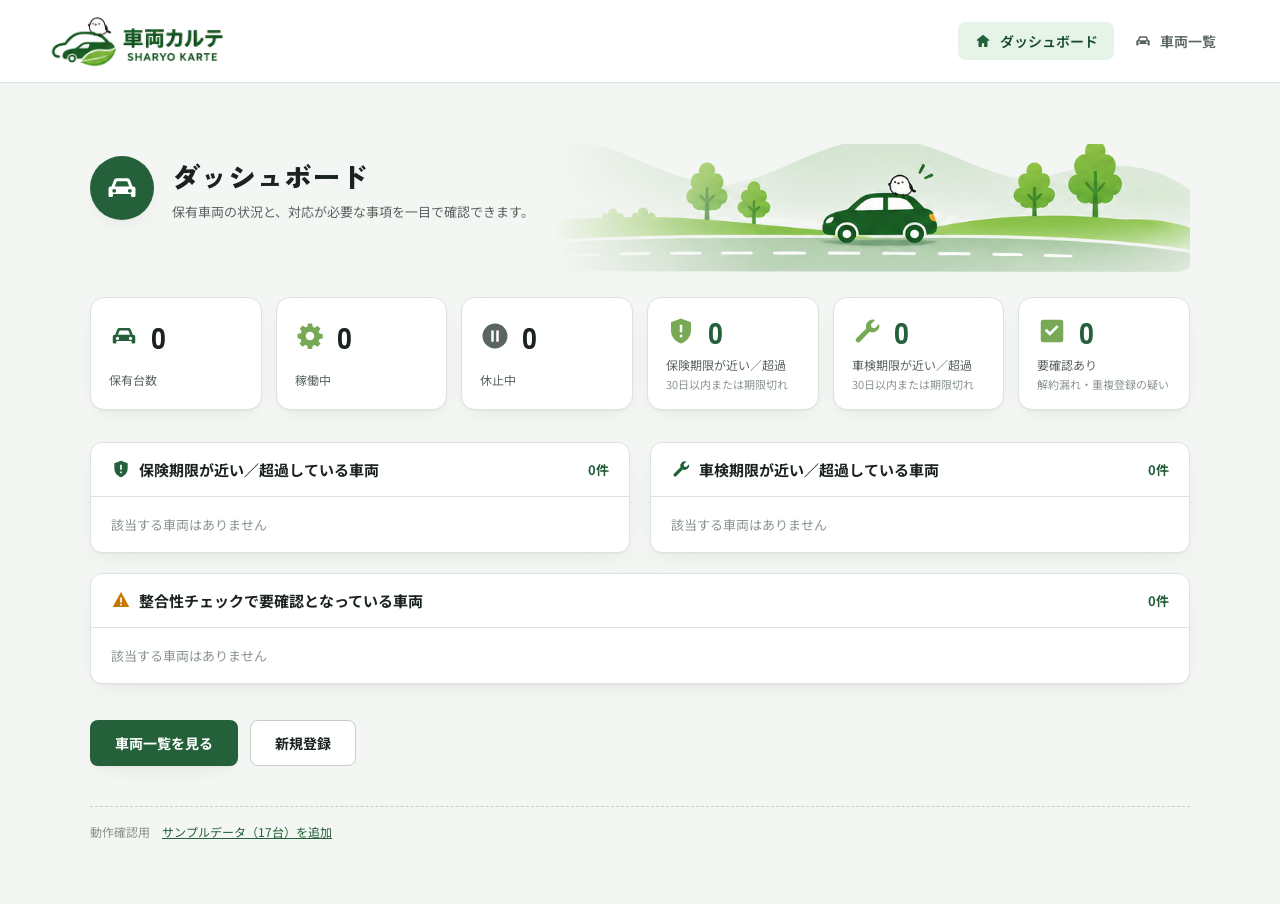
==== commit 29a2e56e: "ダッシュボード：見出しとバナーの重なりを解消、サマリに集計条件を表示 Co-Authored-By: Claude Opus 5.5 <noreply@anthropic.com>" ====
--- a/index.html
+++ b/index.html
@@ -23,7 +23,7 @@
 
   <header class="app-header">
     <button type="button" class="brand" data-view="dashboard" title="ダッシュボードに戻る">
-      <img class="brand-logo" src="assets/logo.png?v=2" alt="車両カルテ SHARYO KARTE" width="478" height="127">
+      <img class="brand-logo" src="assets/logo.png?v=2" alt="車両カルテ SHARYO KARTE" width="402" height="130">
     </button>
     <nav class="main-nav">
       <button type="button" class="nav-link" data-view="dashboard"><svg class="nav-icon" aria-hidden="true"><use href="#i-home"/></svg>ダッシュボード</button>
@@ -41,7 +41,7 @@
           <h1>ダッシュボード</h1>
           <p class="view-note">保有車両の状況と、対応が必要な事項を一目で確認できます。</p>
         </div>
-        <img class="dash-landscape" src="assets/header-banner.png?v=2" alt="" width="1455" height="166">
+        <img class="dash-landscape" src="assets/header-banner.png?v=2" alt="" width="1488" height="174">
       </div>
 
       <!-- 入力途中の下書き（あるときだけ表示） -->
@@ -54,9 +54,9 @@
         <div class="summary-item"><svg class="summary-icon" aria-hidden="true"><use href="#i-car"/></svg><div class="num" id="sum-owned">0</div><div class="label">保有台数</div></div>
         <div class="summary-item is-active"><svg class="summary-icon" aria-hidden="true"><use href="#i-gear"/></svg><div class="num" id="sum-active">0</div><div class="label">稼働中</div></div>
         <div class="summary-item is-muted"><svg class="summary-icon" aria-hidden="true"><use href="#i-pause"/></svg><div class="num" id="sum-paused">0</div><div class="label">休止中</div></div>
-        <div class="summary-item warn is-insurance"><svg class="summary-icon" aria-hidden="true"><use href="#i-shield"/></svg><div class="num" id="sum-insurance">0</div><div class="label">保険期限が近い／超過</div></div>
-        <div class="summary-item warn"><svg class="summary-icon" aria-hidden="true"><use href="#i-wrench"/></svg><div class="num" id="sum-shaken">0</div><div class="label">車検期限が近い／超過</div></div>
-        <div class="summary-item warn"><svg class="summary-icon" aria-hidden="true"><use id="sum-issues-icon" href="#i-alert"/></svg><div class="num" id="sum-issues">0</div><div class="label">要確認あり</div></div>
+        <div class="summary-item warn is-insurance"><svg class="summary-icon" aria-hidden="true"><use href="#i-shield"/></svg><div class="num" id="sum-insurance">0</div><div class="label">保険期限が近い／超過</div><div class="hint">30日以内または期限切れ</div></div>
+        <div class="summary-item warn"><svg class="summary-icon" aria-hidden="true"><use href="#i-wrench"/></svg><div class="num" id="sum-shaken">0</div><div class="label">車検期限が近い／超過</div><div class="hint">30日以内または期限切れ</div></div>
+        <div class="summary-item warn"><svg class="summary-icon" aria-hidden="true"><use id="sum-issues-icon" href="#i-alert"/></svg><div class="num" id="sum-issues">0</div><div class="label">要確認あり</div><div class="hint" title="整合性チェックの結果。保険・車検の期限とは別に数えます">解約漏れ・重複登録の疑い</div></div>
       </div>
 
       <div class="panels">
--- a/style.css
+++ b/style.css
@@ -213,11 +213,11 @@
 .dash-head-icon svg{ width:36px; height:36px; fill:#fff; }
 .dash-head h1{ font-size:28px; margin:0 0 6px; }
 .dash-head .view-note{ margin:0; }
-/* ブランドデザインシートのヘッダーイラスト。左側は見出しと重なるので薄くする */
+/* ブランドデザインシートのヘッダーイラスト。見出しの文字と重ならないよう、左側（見出しの範囲）は消して右側だけ見せる */
 .dash-landscape{
   position:absolute; right:0; bottom:0; width:100%; height:auto; pointer-events:none;
-  -webkit-mask-image:linear-gradient(to right, rgba(0,0,0,.25), #000 55%);
-  mask-image:linear-gradient(to right, rgba(0,0,0,.25), #000 55%);
+  -webkit-mask-image:linear-gradient(to right, transparent 42%, #000 62%);
+  mask-image:linear-gradient(to right, transparent 42%, #000 62%);
 }
 
 .summary-strip{ display:grid; grid-template-columns:repeat(6, 1fr); gap:14px; margin-bottom:32px; }
@@ -225,6 +225,7 @@
 .summary-icon{ width:30px; height:30px; fill:var(--accent); }
 .summary-item .num{ font-family:"Zen Kaku Gothic New", sans-serif; font-size:30px; font-weight:900; line-height:1; font-variant-numeric:tabular-nums; }
 .summary-item .label{ grid-column:1 / -1; margin-top:10px; font-size:12px; color:var(--ink-muted); }
+.summary-item .hint{ grid-column:1 / -1; margin-top:3px; font-size:11px; line-height:1.5; color:var(--ink-faint); }
 .summary-item.is-muted .summary-icon{ fill:var(--ink-muted); }
 .summary-item.warn .num{ color:var(--warning); }
 .summary-item.warn .summary-icon{ fill:var(--caution); }
@@ -277,6 +278,10 @@
 /* 画面幅への対応（タブレット・スマートフォン） */
 @media (max-width: 1000px){
   .summary-strip{ grid-template-columns:repeat(3, 1fr); }
+  .dash-landscape{
+    -webkit-mask-image:linear-gradient(to right, transparent 58%, #000 78%);
+    mask-image:linear-gradient(to right, transparent 58%, #000 78%);
+  }
 }
 
 @media (max-width: 820px){
